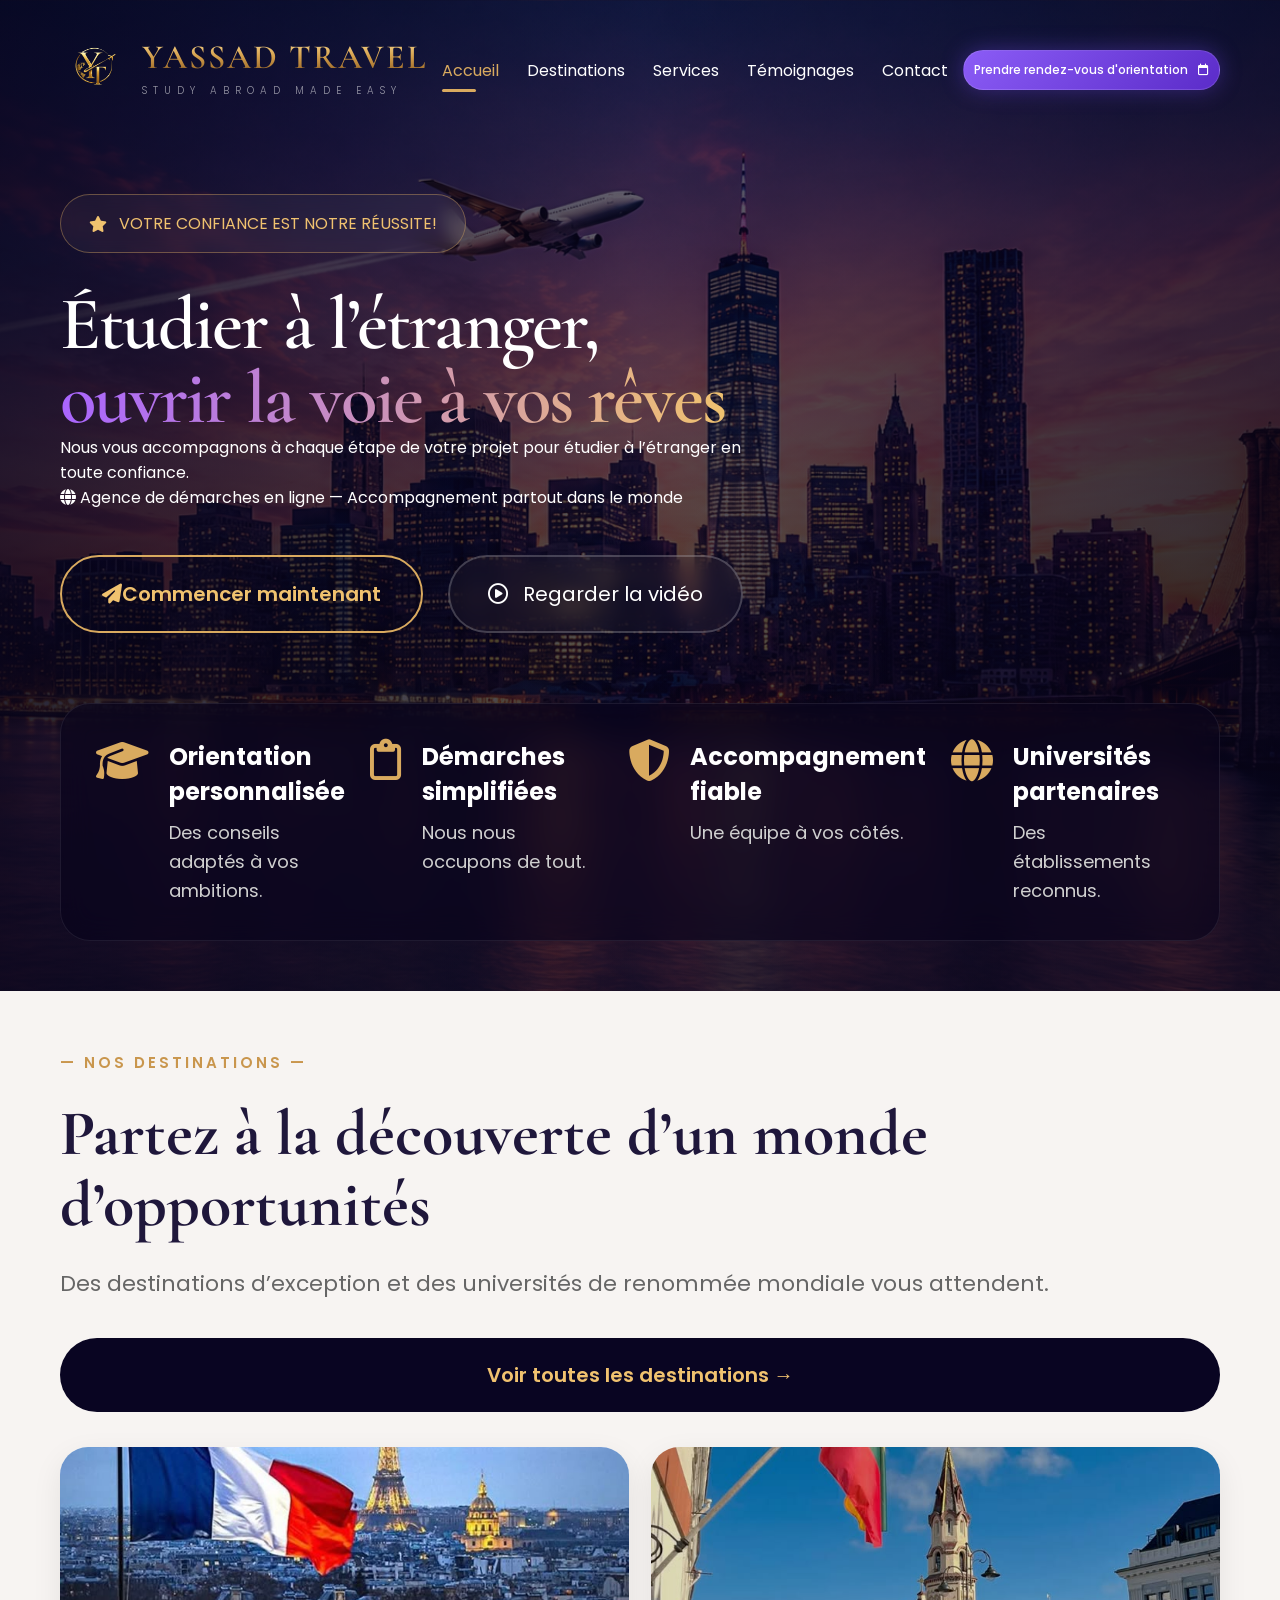
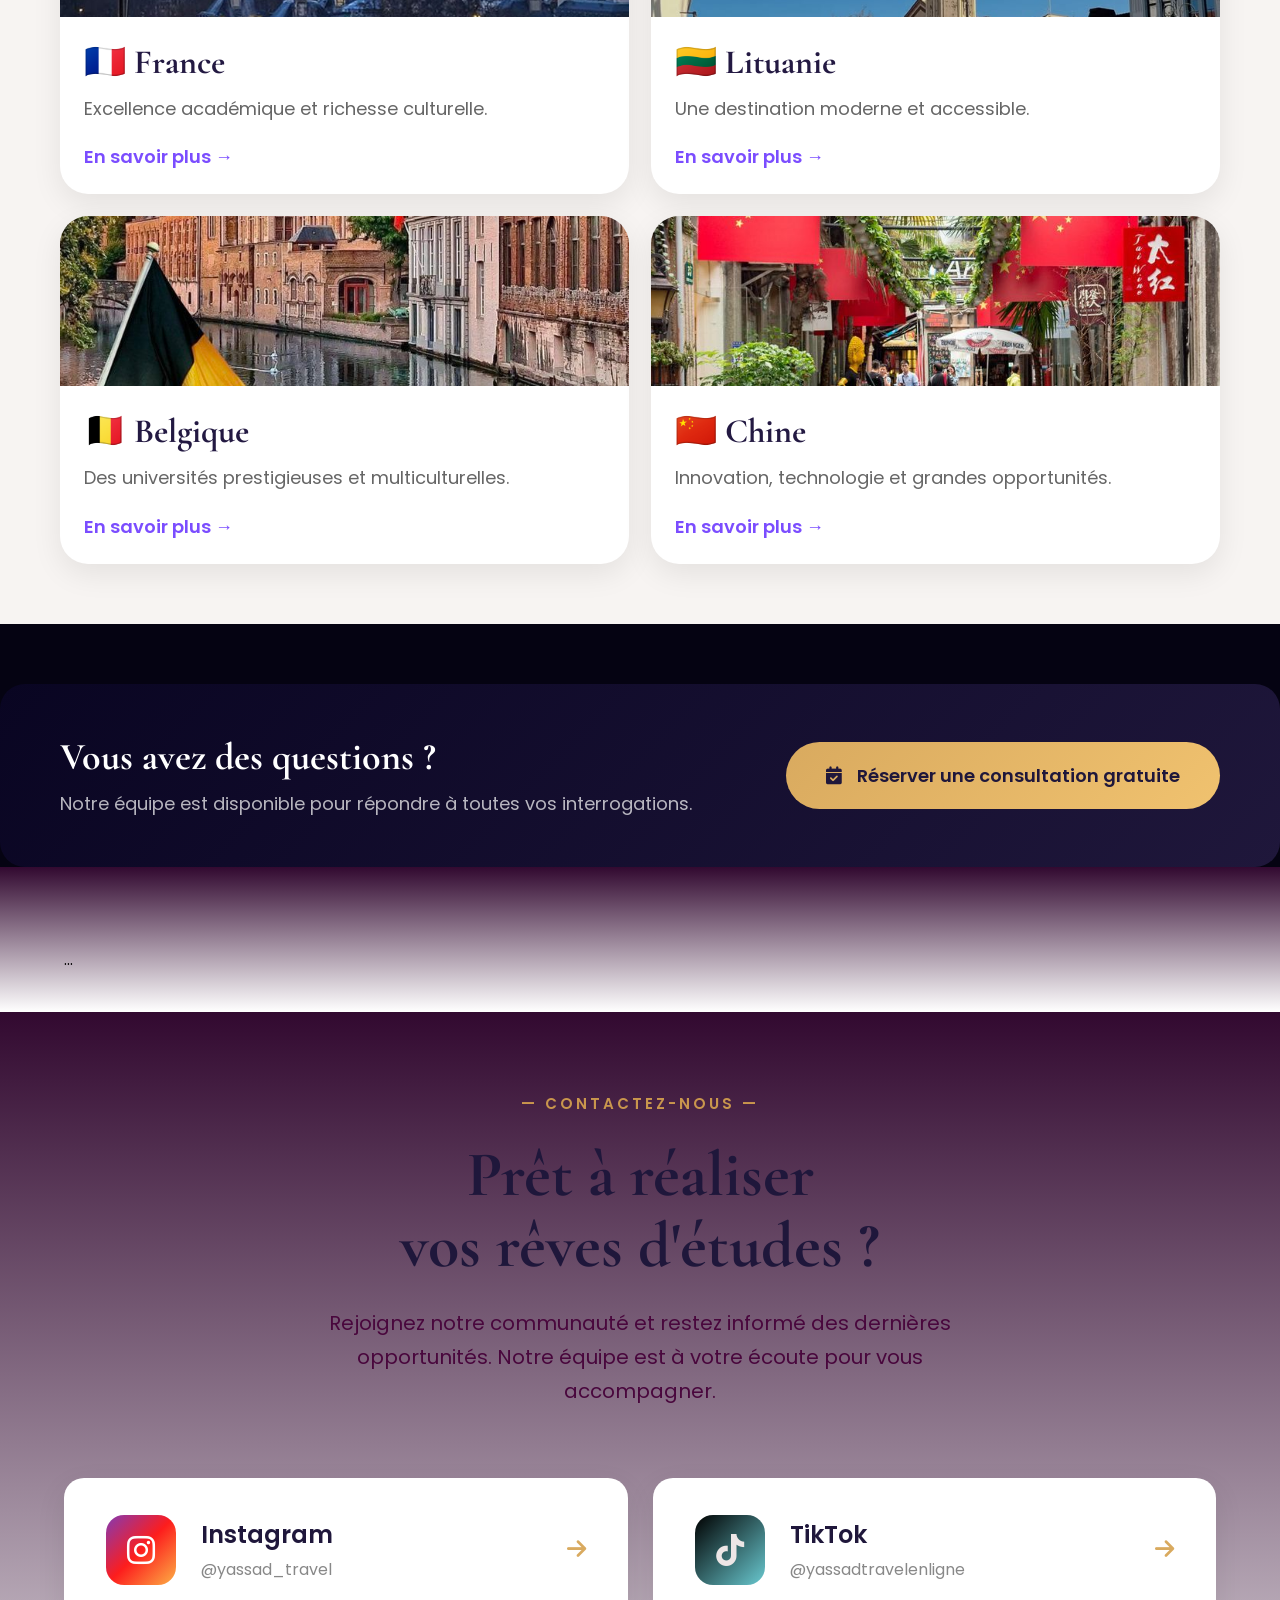
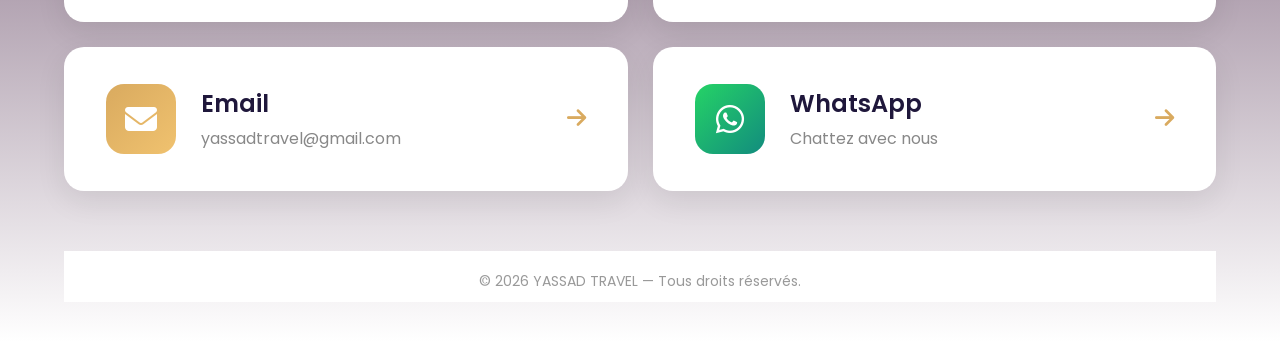
==== index.html @ 11b98f28 "Première version du site YASSAD TRAVEL" ====
<!DOCTYPE html>
<html lang="fr">

<head>
    <meta charset="UTF-8">
    <meta name="viewport" content="width=device-width, initial-scale=1.0">

    <title>YASSAD TRAVEL</title>

    <!-- CSS -->
    <link rel="stylesheet" href="style.css">

    <!-- GOOGLE FONTS -->
    <link href="https://fonts.googleapis.com/css2?family=Cormorant+Garamond:wght@400;500;600;700&family=Poppins:wght@300;400;500;600&display=swap" rel="stylesheet">

    <!-- ICONS -->
    <link rel="stylesheet" href="https://cdnjs.cloudflare.com/ajax/libs/font-awesome/6.5.2/css/all.min.css">
</head>

<body>

    <!-- HERO -->
    <section class="hero">

        <!-- NAVBAR -->
        <nav class="navbar">

            <!-- LOGO -->
            <div class="logo">

                <img src="images/logo-yassad.png" alt="YASSAD Logo">

                <div class="logo-text">
                    <h1>YASSAD TRAVEL</h1>
                    <p>STUDY ABROAD MADE EASY</p>
                </div>

            </div>

            <!-- MENU -->
            <ul class="nav-links">
                <li><a href="#" class="active">Accueil</a></li>
                <li><a href="#destinations">Destinations</a></li>
                <li><a href="services.html">Services</a></li>
                <li><a href="#">Témoignages</a></li>
                <li><a href="#contact">Contact</a></li>
            </ul>

            <!-- BUTTON -->
            <a href="#" class="btn-rdv">
                Prendre rendez-vous d'orientation
                <i class="fa-regular fa-calendar"></i>
            </a>

        </nav>

        <!-- HERO CONTENT -->
        <div class="hero-content">

            <div class="badge">
                <i class="fa-solid fa-star"></i>
                VOTRE CONFIANCE EST NOTRE RÉUSSITE!
            </div>

            <h2>
                Étudier à l’étranger,<br>
                <span class="gradient">
                    ouvrir la voie à vos rêves
                </span>
            </h2>

            <p>
                Nous vous accompagnons à chaque étape de votre projet
                pour étudier à l’étranger en toute confiance.
            </p>
            <div class="online-badge">
    <i class="fa-solid fa-globe"></i>
    Agence de démarches en ligne — Accompagnement partout dans le monde
</div>

            <!-- BUTTONS -->
            <div class="hero-buttons">

               <a href="#" class="btn-primary" onclick="openPopup()">
    <i class="fa-solid fa-paper-plane"></i>
    Commencer maintenant
</a>
                <a href="#" class="btn-video">
                    <i class="fa-regular fa-circle-play"></i>
                    Regarder la vidéo
                </a>

            </div>

        </div>

        <!-- FEATURES -->
        <div class="features">

            <!-- FEATURE 1 -->
            <div class="feature">

                <i class="fa-solid fa-graduation-cap"></i>

                <div>
                    <h4>Orientation personnalisée</h4>
                    <p>Des conseils adaptés à vos ambitions.</p>
                </div>

            </div>

            <!-- FEATURE 2 -->
            <div class="feature">

                <i class="fa-regular fa-clipboard"></i>

                <div>
                    <h4>Démarches simplifiées</h4>
                    <p>Nous nous occupons de tout.</p>
                </div>

            </div>

            <!-- FEATURE 3 -->
            <div class="feature">

                <i class="fa-solid fa-shield-halved"></i>

                <div>
                    <h4>Accompagnement fiable</h4>
                    <p>Une équipe à vos côtés.</p>
                </div>

            </div>

            <!-- FEATURE 4 -->
            <div class="feature">

                <i class="fa-solid fa-globe"></i>

                <div>
                    <h4>Universités partenaires</h4>
                    <p>Des établissements reconnus.</p>
                </div>

            </div>

        </div>

    </section>

    <!-- DESTINATIONS -->
    <section class="destinations" id="destinations">

        <!-- LEFT -->
        <div class="dest-left">

            <div class="mini-title">
                — NOS DESTINATIONS —
            </div>

            <h3>
                Partez à la découverte
                d’un monde d’opportunités
            </h3>

            <p>
                Des destinations d’exception et des universités
                de renommée mondiale vous attendent.
            </p>

            <a href="#" class="dest-btn">
                Voir toutes les destinations →
            </a>

        </div>

        <!-- RIGHT -->
        <div class="cards">

            <!-- FRANCE -->
            <div class="card">

                <img src="images/france.jpg" alt="France">

                <div class="card-content">

                    <h4>🇫🇷 France</h4>

                    <p>
                        Excellence académique et richesse culturelle.
                    </p>

                    <a href="france.html">
                        En savoir plus →
                    </a>

                </div>

            </div>

            <!-- LITUANIE -->
            <div class="card">

                <img src="images/Lituanie.jpg" alt="Lituanie">

                <div class="card-content">

                    <h4>🇱🇹 Lituanie</h4>

                    <p>
                        Une destination moderne et accessible.
                    </p>

                    <a href="#">
                        En savoir plus →
                    </a>

                </div>

            </div>

            <!-- BELGIQUE -->
            <div class="card">

                <img src="images/belgique.jpg" alt="Belgique">

                <div class="card-content">

                    <h4>🇧🇪 Belgique</h4>

                    <p>
                        Des universités prestigieuses et multiculturelles.
                    </p>

                    <a href="#">
                        En savoir plus →
                    </a>

                </div>

            </div>

            <!-- CHINE -->
            <div class="card">

                <img src="images/chine.jpg" alt="Chine">

                <div class="card-content">

                    <h4>🇨🇳 Chine</h4>

                    <p>
                        Innovation, technologie et grandes opportunités.
                    </p>

                    <a href="#">
                        En savoir plus →
                    </a>

                </div>

            </div>

        </div>

    </section>

     <div class="contact-cta">
                <div class="cta-content">
                    <h4>Vous avez des questions ?</h4>
                    <p>Notre équipe est disponible pour répondre à toutes vos interrogations.</p>
                </div>

                <a href="#" class="cta-btn">
                    <i class="fa-solid fa-calendar-check"></i>
                    Réserver une consultation gratuite
                </a>
            </div>

        </div>
        
    </footer>
    <footer class="contact-footer" id="contact">
    ...
</footer>
        <!-- FOOTER CONTACT -->
    <footer class="contact-footer" id="contact">
        <div class="contact-container">

            <div class="contact-header">
                <div class="mini-title">
                    — CONTACTEZ-NOUS —
                </div>

                <h3>
                    Prêt à réaliser<br>
                    vos rêves d'études ?
                </h3>

                <p>
                    Rejoignez notre communauté et restez informé des dernières opportunités.
                    Notre équipe est à votre écoute pour vous accompagner.
                </p>
            </div>

            <div class="contact-cards">

                <!-- INSTAGRAM -->
                <a href="https://www.instagram.com/yassad_travel" target="_blank" class="contact-card instagram">
                    <div class="contact-icon">
                        <i class="fa-brands fa-instagram"></i>
                    </div>
                    <div class="contact-info">
                        <h4>Instagram</h4>
                        <p>@yassad_travel</p>
                    </div>
                    <div class="contact-arrow">
                        <i class="fa-solid fa-arrow-right"></i>
                    </div>
                </a>

                <!-- TIKTOK -->
                <a href="https://www.tiktok.com/@yassadtravelenligne" target="_blank" class="contact-card tiktok">
                    <div class="contact-icon">
                        <i class="fa-brands fa-tiktok"></i>
                    </div>
                    <div class="contact-info">
                        <h4>TikTok</h4>
                        <p>@yassadtravelenligne</p>
                    </div>
                    <div class="contact-arrow">
                        <i class="fa-solid fa-arrow-right"></i>
                    </div>
                </a>

                <!-- EMAIL -->
                <a href="mailto:yassadtravel@gmail.com" class="contact-card email">
                    <div class="contact-icon">
                        <i class="fa-solid fa-envelope"></i>
                    </div>
                    <div class="contact-info">
                        <h4>Email</h4>
                        <p>yassadtravel@gmail.com</p>
                    </div>
                    <div class="contact-arrow">
                        <i class="fa-solid fa-arrow-right"></i>
                    </div>
                </a>

                <!-- WHATSAPP -->
                <a href="https://wa.me/VOTRE_NUMERO" target="_blank" class="contact-card whatsapp">
                    <div class="contact-icon">
                        <i class="fa-brands fa-whatsapp"></i>
                    </div>
                    <div class="contact-info">
                        <h4>WhatsApp</h4>
                        <p>Chattez avec nous</p>
                    </div>
                    <div class="contact-arrow">
                        <i class="fa-solid fa-arrow-right"></i>
                    </div>
                </a>

            </div>

           

<div class="bottom-footer">
    <p>© 2026 YASSAD TRAVEL — Tous droits réservés.</p>
</div>
<!-- POPUP DESTINATION -->

<div class="popup-overlay" id="popup">

    <div class="popup-box">

        <span class="close-popup" onclick="closePopup()">×</span>

        <div class="popup-icon">
            <i class="fa-solid fa-plane-departure"></i>
        </div>

        <h2>
            Commencez votre aventure avec YASSAD TRAVEL ✈️
        </h2>

        <p>
            Choisissez votre destination et commencez vos démarches 
            pour réaliser votre projet d'études à l'étranger.
        </p>


        <div class="popup-buttons">

            <a href="#destinations">
                🌍 Choisir ma destination
            </a>

            <a href="services.html">
                📋 Voir les démarches
            </a>

        </div>

    </div>

</div>


<script>

function openPopup(){

    document.getElementById("popup").style.display="flex";

}


function closePopup(){

    document.getElementById("popup").style.display="none";

}

</script>


</body>
</html>
---- style.css ----
/* =========================
   RESET
========================= */

html {
    scroll-behavior: smooth;
}

* {
    margin: 0;
    padding: 0;
    box-sizing: border-box;
}
img{
    max-width:100%;
    height:auto;
    display:block;
}

body{
    background:#050312;
    font-family:'Poppins',sans-serif;
    overflow-x:hidden;
}

section{
    width:100%;
}

.container{
    width:min(1200px,90%);
    margin:auto;
}

/* =========================
   HERO
========================= */

.hero{
    position:relative;
    width:100%;
    min-height:100vh;
    padding:28px 60px 50px;
    overflow:hidden;
    color:white;
}

/* BACKGROUND IMAGE */

.hero::before{
    content:"";
    position:absolute;
    inset:0;
    background:
    linear-gradient(
        rgba(8,4,25,0.48),
        rgba(8,4,25,0.58)
    ),
    url("images/hero.jpg");
    background-size:cover;
    background-position:center;
    z-index:-2;
    animation:zoomBackground 18s ease-in-out infinite alternate;
}

/* DARK OVERLAY */

.hero::after{
    content:"";
    position:absolute;
    inset:0;
    background:
    linear-gradient(
        90deg,
        rgba(8,4,25,0.70) 0%,
        rgba(8,4,25,0.28) 50%,
        rgba(8,4,25,0.60) 100%
    );
    z-index:-1;
}

/* BACKGROUND ANIMATION */

@keyframes zoomBackground{
    0%{ transform:scale(1); }
    100%{ transform:scale(1.08); }
}

/* =========================
   NAVBAR
========================= */

.navbar{
    display:flex;
    align-items:center;
    justify-content:space-between;
    padding-top:8px;
}

/* LOGO */

.logo{
    display:flex;
    align-items:center;
    gap:14px;
    width:auto;
}

.logo img{
    width:68px;
    object-fit:contain;
}

/* LOGO TEXT */

.logo-text{
    display:flex;
    flex-direction:column;
}

.logo-text h1{
    font-family:'Cormorant Garamond', serif;
    font-size:34px;
    font-weight:600;
    line-height:1;
    letter-spacing:2px;
    text-transform:uppercase;
    white-space:nowrap;
    background:linear-gradient(
        180deg,
        #f7d68d 0%,
        #d4a04c 45%,
        #8c5a1f 100%
    );
    -webkit-background-clip:text;
    -webkit-text-fill-color:transparent;
}

.logo-text p{
    margin-top:8px;
    color:rgba(255,255,255,0.55);
    font-size:10px;
    letter-spacing:6px;
    font-weight:300;
}

/* MENU */

.nav-links{
    display:flex;
    align-items:center;
    list-style:none;
    gap:28px;
}

.nav-links a{
    color:white;
    text-decoration:none;
    font-size:16px;
    font-weight:400;
    transition:0.3s;
}

.nav-links a:hover{
    color:#d9aa5f;
}

/* ACTIVE */

.active{
    color:#d9aa5f !important;
    position:relative;
}

.active::after{
    content:"";
    position:absolute;
    left:0;
    bottom:-10px;
    width:34px;
    height:3px;
    border-radius:50px;
    background:#d9aa5f;
}

/* BUTTON */

.btn-rdv{
    display:flex;
    align-items:center;
    gap:10px;
    padding:10px 10px;
    border-radius:50px;
    background:
    linear-gradient(
        135deg,
        #8b5cf6,
        #5b2cc9
    );
    color:white;
    text-decoration:none;
    font-size:12px;
    font-weight:500;
    border:1px solid rgba(255,255,255,0.12);
    box-shadow:0 0 22px rgba(123,77,255,0.35);
    transition:0.3s;
}

.btn-rdv:hover{
    transform:translateY(-2px);
}


/* =========================
   HERO CONTENT
========================= */

.hero-content{
    margin-top:90px;
    width:100%;
    max-width:850px;
}
/* BADGE */

.badge{
    display:inline-flex;
    align-items:center;
    gap:12px;
    padding:16px 28px;
    border-radius:50px;
    border:1px solid rgba(217,170,95,0.4);
    background:rgba(255,255,255,0.04);
    backdrop-filter:blur(8px);
    color:#f0c26f;
    margin-bottom:35px;
}

/* TITLE */

.hero-content h2{
    font-family:'Cormorant Garamond', serif;
    font-size:50px;
    line-height:0.98;
    font-weight:600;
    letter-spacing:-2px;
}

.gradient{
    background:
    linear-gradient(
        90deg,
        #a965ff,
        #f0c26f
    );
    -webkit-background-clip:text;
    -webkit-text-fill-color:transparent;
}

/* TEXT */

.hero-content p{
    width:100%;
    max-width:700px;
}

/* BUTTONS */

.hero-buttons{
    margin-top:45px;
    display:flex;
    gap:25px;
}

/* PRIMARY */

.btn-primary{
    padding:22px 40px;
    border-radius:50px;
    border:2px solid #d9aa5f;
    color:#f0c26f;
    text-decoration:none;
    font-size:20px;
    font-weight:600;
    transition:0.3s;
}

.btn-primary:hover{
    background:#d9aa5f;
    color:#0d071f;
}

/* VIDEO */

.btn-video{
    padding:22px 38px;
    border-radius:50px;
    border:2px solid rgba(255,255,255,0.2);
    background:rgba(255,255,255,0.03);
    backdrop-filter:blur(10px);
    color:white;
    text-decoration:none;
    display:flex;
    align-items:center;
    gap:15px;
    font-size:20px;
}

/* =========================
   FEATURES
========================= */

.features{
    margin-top:70px;
    display:grid;
    grid-template-columns:repeat(4,1fr);
    gap:25px;
    background:rgba(8,4,28,0.65);
    backdrop-filter:blur(15px);
    border-radius:30px;
    padding:35px;
    border:1px solid rgba(255,255,255,0.08);
}

.feature{
    display:flex;
    align-items:flex-start;
    gap:20px;
}

.feature i{
    font-size:42px;
    color:#d9aa5f;
}

.feature h4{
    font-size:24px;
    margin-bottom:10px;
}

.feature p{
    color:#d0d0d0;
    font-size:18px;
    line-height:1.6;
}

/* =========================
   DESTINATIONS
========================= */

.destinations{
    background:#f7f4f2;
    border-radius: 0;
    padding:60px;
    display:flex;
    gap:35px;
    transform: none;
}

/* LEFT */

.dest-left{
    flex:1;
}

.cards{
    flex:2;
}

.mini-title{
    color:#c9964d;
    letter-spacing:3px;
    font-size:15px;
    font-weight:600;
    margin-bottom:25px;
}

.dest-left h3{
    font-family:'Cormorant Garamond', serif;
      font-size:clamp(34px,5vw,68px);
    line-height:1.1;
    color:#1f173b;
}

.dest-left p{
    margin-top:25px;
    font-size:22px;
    line-height:1.7;
    color:#666;
}

/* BUTTON */

.dest-btn{
    display:inline-block;
    margin-top:35px;
    padding:22px 35px;
    border-radius:50px;
    background:#090522;
    color:#f0c26f;
    text-decoration:none;
    font-size:20px;
    font-weight:600;
    transition:0.3s;
}

.dest-btn:hover{
    transform:translateY(-3px);
}

/* CARDS */

.cards{
    width:67%;
    display:grid;
    grid-template-columns:repeat(4,1fr);
    gap:22px;
}

/* CARD */

.card{
    background:white;
    border-radius:28px;
    overflow:hidden;
    box-shadow:0 10px 30px rgba(0,0,0,0.08);
    transition:0.4s;
}

.card:hover{
    transform:translateY(-10px);
}

.card img{
    width:100%;
    height:170px;
    object-fit:cover;
}

/* CARD CONTENT */

.card-content{
    padding:24px;
}

.card-content h4{
    font-family:'Cormorant Garamond', serif;
    font-size:34px;
    color:#231942;
    margin-bottom:12px;
}

.card-content p{
    color:#666;
    font-size:18px;
    line-height:1.6;
}

.card-content a{
    display:inline-block;
    margin-top:20px;
    color:#7b4dff;
    text-decoration:none;
    font-size:18px;
    font-weight:600;
}

/* =========================
   FOOTER CONTACT
========================= */

.contact-footer{
    background: linear-gradient(
        180deg,
        #320930 0%,
        #ffffff 100%
    );
     padding:80px 5% 40px;

}

.contact-container {
    max-width: 1200px;
    margin: 0 auto;
}

/* HEADER */

.contact-header {
    text-align: center;
    margin-bottom: 70px;
}

.contact-header .mini-title {
    color: #c9964d;
    letter-spacing: 3px;
    font-size: 15px;
    font-weight: 600;
    margin-bottom: 25px;
}

.contact-header h3 {
    font-family: 'Cormorant Garamond', serif;
   font-size:clamp(34px,5vw,68px);
    line-height: 1.1;
    color: #1f173b;
    margin-bottom: 25px;
}

.contact-header p {
    font-size: 20px;
    line-height: 1.7;
    color: #49073d;
    max-width: 700px;
    margin: 0 auto;
}

/* CONTACT CARDS */

.contact-cards {
    display: grid;
    grid-template-columns: repeat(2, 1fr);
    gap: 25px;
    margin-bottom: 60px;
}

.contact-card {
    display: flex;
    align-items: center;
    gap: 25px;
    padding: 35px 40px;
    background: white;
    border-radius: 20px;
    border: 2px solid transparent;
    text-decoration: none;
    transition: all 0.4s cubic-bezier(0.165, 0.84, 0.44, 1);
    position: relative;
    overflow: hidden;
    box-shadow: 0 10px 30px rgba(0, 0, 0, 0.08);
}

.contact-card::before {
    content: '';
    position: absolute;
    top: 0;
    left: -100%;
    width: 100%;
    height: 100%;
    background: linear-gradient(90deg, transparent, rgba(255,255,255,0.3), transparent);
    transition: 0.5s;
}

.contact-card:hover::before {
    left: 100%;
}

.contact-card:hover {
    transform: translateY(-8px);
    box-shadow: 0 20px 40px rgba(0, 0, 0, 0.15);
}

/* ICON */

.contact-icon {
    width: 70px;
    height: 70px;
    display: flex;
    align-items: center;
    justify-content: center;
    border-radius: 18px;
    font-size: 32px;
    flex-shrink: 0;
}

/* INSTAGRAM */
.instagram .contact-icon {
    background: linear-gradient(135deg, #833ab4, #fd1d1d, #fcb045);
    color: white;
}

.instagram:hover {
    border-color: #fd1d1d;
}

/* TIKTOK */
.tiktok .contact-icon {
    background: linear-gradient(135deg, #000000, #69C9D0);
    color: rgb(237, 230, 230);
}

.tiktok:hover {
    border-color: #69C9D0;
}

/* EMAIL */
.email .contact-icon {
    background: linear-gradient(135deg, #d9aa5f, #f0c26f);
    color: white;
}

.email:hover {
    border-color: #d9aa5f;
}

/* WHATSAPP */
.whatsapp .contact-icon {
    background: linear-gradient(135deg, #25D366, #128C7E);
    color: white;
}

.whatsapp:hover {
    border-color: #25D366;
}

/* INFO */

.contact-info {
    flex: 1;
}

.contact-info h4 {
    font-size: 24px;
    font-weight: 600;
    color: #1f173b;
    margin-bottom: 5px;
}

.contact-info p {
    font-size: 16px;
    color: #888;
}

/* ARROW */

.contact-arrow {
    font-size: 22px;
    color: #d9aa5f;
    transition: 0.3s;
}

.contact-card:hover .contact-arrow {
    transform: translateX(5px);
}

/* CTA SECTION */

.contact-cta {
    display: flex;
    align-items: center;
    justify-content: space-between;
    gap: 40px;
    padding: 50px 60px;
    background: linear-gradient(135deg, #090522, #1f173b);
    border-radius: 25px;
    margin-top: 60px;
}

.cta-content h4 {
    font-family: 'Cormorant Garamond', serif;
    font-size: 38px;
    color: white;
    margin-bottom: 10px;
}

.cta-content p {
    font-size: 18px;
    color: rgba(255, 255, 255, 0.7);
}

.cta-btn {
    display: inline-flex;
    align-items: center;
    gap: 15px;
    padding: 20px 40px;
    background: linear-gradient(135deg, #d9aa5f, #f0c26f);
    border-radius: 50px;
    color: #1f173b;
    text-decoration: none;
    font-size: 18px;
    font-weight: 600;
    white-space: nowrap;
    transition: 0.3s;
}

.cta-btn:hover {
    transform: translateY(-3px);
    box-shadow: 0 10px 30px rgba(217, 170, 95, 0.4);
}
/* Alignement du texte des boutons */

.btn-primary,
.btn-video,
.btn-rdv,
.dest-btn,
.cta-btn{
    display:flex;
    justify-content:center;
    align-items:center;
    text-align:center;
    cursor:pointer;
}


/* =========================
   RESPONSIVE
========================= */

@media(max-width:1400px){

    .hero-content h2{
        font-size:75px;
    }

    .cards{
        grid-template-columns:repeat(2,1fr);
    }

    .destinations{
        flex-direction:column;
    }

    .dest-left,
    .cards{
        width:100%;
    }
}
/* =========================
   BOTTOM FOOTER
========================= */

.bottom-footer{
    text-align:center;
    padding:20px 10px 10px;
    font-size:14px;
    color:#999;
    background:#ffffff;
}

@media(max-width:1000px){

    .hero{
    padding:30px 5%;
}
    .navbar{
        flex-direction:column;
        gap:30px;
    }

    .nav-links{
        flex-wrap:wrap;
        justify-content:center;
    }

    .hero-content{
        width:100%;
    }

    .hero-content h2{
        font-size:58px;
    }

    .hero-content p{
        width:100%;
        font-size:20px;
    }

    .features{
        grid-template-columns:1fr;
    }

    .cards{
        grid-template-columns:1fr;
    }

    .contact-footer{
        padding:60px 30px;
    }

    .contact-cards{
        grid-template-columns:1fr;
    }

    .contact-cta{
        flex-direction:column;
        text-align:center;
        padding:40px 30px;
    }
}
/*=========================
SERVICES PAGE
=========================*/

.services-page{
    min-height:100vh;
    background:#F8F5F1;
    padding:50px 60px 80px;
}

.services-logo{
    display:flex;
    align-items:center;
    gap:15px;
}

.services-logo img{
    width:70px;
}

.services-logo-text h1{
    font-family:'Cormorant Garamond',serif;
    font-size:34px;
    letter-spacing:2px;

    background:linear-gradient(
        180deg,
        #f7d68d,
        #d4a04c,
        #8c5a1f
    );

    -webkit-background-clip:text;
    -webkit-text-fill-color:transparent;
}

.services-logo-text p{
    color:rgba(255,255,255,.5);
    font-size:10px;
    letter-spacing:5px;
}

.services-title{
    text-align:center;
    margin:70px 0;
}

.services-title span{
    color:#d9aa5f;
    letter-spacing:4px;
    font-weight:600;
}

.services-title h2{
    margin-top:20px;
    color:#1F173B;
    font-family:'Cormorant Garamond',serif;
    font-size:65px;
}

.services-title p{
    margin-top:20px;
    color:#777;
    font-size:18px;
}

.services-cards{
    display:grid;
    grid-template-columns:repeat(4,1fr);
    gap:25px;
}

.service-card{
    background:white;
    border-radius:28px;
    overflow:hidden;
    transition:.4s;
    box-shadow:0 15px 35px rgba(0,0,0,0.08);
}

.service-card:hover{
    transform:translateY(-10px);
    box-shadow:0 25px 50px rgba(0,0,0,0.12);
}
.service-image{
    position:relative;
}

.service-image img{
    width:100%;
    height:230px;
    object-fit:cover;
}

.status{
    position:absolute;
    top:18px;
    right:18px;
    padding:8px 18px;
    border-radius:50px;
    backdrop-filter:blur(12px);
    background:rgba(255,255,255,.15);
    border:1px solid rgba(255,255,255,.4);
    color:white;
    font-size:12px;
    font-weight:600;
    letter-spacing:1px;
}

.available{
    background:rgba(0,180,90,.25);
}

.soon{
    background:rgba(255,170,0,.25);
}

.service-content{
    padding:28px;
}

.service-content h3{
    font-family:'Cormorant Garamond',serif;
    color:#231942;
    font-size:38px;
    margin-bottom:15px;
}

.service-content p{
    color:#666;
    font-size:18px;
    line-height:1.7;
}

@media(max-width:1200px){

.services-cards{
grid-template-columns:repeat(2,1fr);
}

}

@media(max-width:700px){

    .services-cards{
        grid-template-columns:1fr;
    }

    .services-title h2{
        font-size:45px;
    }

}

/* carte cliquable */
.service-card{
    text-decoration:none;
    color:inherit;
    display:block;
}



/*=========================
FRANCE PAGE
=========================*/

/* Bouton Retour */

.back-btn{
    position:fixed;
    top:25px;
    left:25px;

    width:48px;
    height:48px;

    display:flex;
    justify-content:center;
    align-items:center;

    border-radius:50%;
    background:rgba(255,255,255,.15);
    backdrop-filter:blur(12px);
    border:1px solid rgba(255,255,255,.25);

    color:white;
    text-decoration:none;
    font-size:18px;

    transition:.3s;
    z-index:999;
}

.back-btn:hover{
    background:#d9aa5f;
    color:#090522;
    transform:translateX(-4px);
}

.france-page{

    min-height:72vh;

    background:
    linear-gradient(
        rgba(57,63,75,.55),
        rgba(199,189,146,.45)
    ),
    url("images/france-bg.jpg");

    background-size:cover;
    background-position:center;
    background-repeat:no-repeat;

    position:relative;
}
.france-overlay{
    position:absolute;
    left:60px;
    bottom:70px;
    color:white;
}

.france-overlay span{
    display:inline-block;
    padding:8px 18px;
    border-radius:50px;
    background:rgba(255,255,255,.15);
    backdrop-filter:blur(12px);
    letter-spacing:2px;
}

.france-overlay h1{
    margin-top:20px;
    font-family:'Cormorant Garamond',serif;
      font-size:clamp(40px,6vw,75px);
}

.france-overlay p{
    margin-top:15px;
    font-size:20px;
    max-width:600px;
}

.france-services{
    background:#f8f5f1;
    padding:80px 60px;
    display:grid;
    grid-template-columns:repeat(5,1fr);
    gap:22px;
}

.france-box{
    background:white;
    border-radius:28px;
    padding:35px 25px;
    text-align:center;
    box-shadow:0 12px 35px rgba(0,0,0,.08);
    transition:.35s;
    cursor:pointer;
    position:relative;
    overflow:hidden;
}

.france-box::before{
    content:"";
    position:absolute;
    top:0;
    left:0;
    width:100%;
    height:4px;
    background:linear-gradient(90deg,#1f4fff,#ffffff,#ff4040);
}

.france-box:hover{
    transform:translateY(-10px);
    box-shadow:0 25px 50px rgba(0,0,0,.15);
}

.france-icon{
    width:75px;
    height:75px;
    margin:0 auto 25px;
    border-radius:50%;
    background:#08286f;
    color:white;
    display:flex;
    align-items:center;
    justify-content:center;
    font-size:34px;
    box-shadow:0 10px 20px rgba(8,40,111,.25);
}

.france-box h3{
    font-family:'Cormorant Garamond',serif;
    font-size:34px;
    color:#13235b;
    margin-bottom:15px;
}

.france-box p{
    color:#666;
    line-height:1.7;
    font-size:15px;
    margin-bottom:25px;
}

.france-box a{
    text-decoration:none;
    color:#2058ff;
    font-weight:600;
}

.france-box a:hover{
    letter-spacing:1px;
}

/* ==========================
   FRANCE RESPONSIVE
========================== */

@media (max-width:992px){

    .france-services{
        grid-template-columns:repeat(2,1fr);
        padding:60px 30px;
    }

}

@media (max-width:768px){

    .france-page{
        min-height:70vh;
    }

    .services-logo{
        padding:20px;
    }

    .services-logo img{
        width:55px;
    }

    .services-logo-text h1{
        font-size:24px;
    }

    .services-logo-text p{
        font-size:8px;
        letter-spacing:2px;
    }

    .france-overlay{
        left:20px;
        right:20px;
        bottom:30px;
    }

    .france-overlay span{
        font-size:11px;
        letter-spacing:1px;
    }

    .france-overlay h1{
        font-size:40px;
        line-height:1.15;
    }

    .france-overlay p{
        font-size:16px;
        line-height:1.6;
    }

    .france-services{
        grid-template-columns:1fr;
        padding:40px 20px;
    }

    .france-box{
        padding:30px 20px;
    }

    .france-icon{
        width:65px;
        height:65px;
        font-size:28px;
    }

    .france-box h3{
        font-size:28px;
    }

    .back-btn{
        width:42px;
        height:42px;
        top:15px;
        left:15px;
    }
.services-logo{
    display:flex;
    align-items:center;
    gap:10px;
}

.services-logo img{
    width:55px;
}

.services-logo-text h1{
    font-size:24px;
    letter-spacing:1px;
}

.services-logo-text p{
    font-size:8px;
    letter-spacing:2px;
}
.france-services{
    grid-template-columns:1fr;
    padding:40px 20px;
    gap:20px;
}

.france-box{
    padding:30px 20px;
}

.france-box h3{
    font-size:28px;
}

.france-box p{
    font-size:16px;
}

.france-icon{
    width:65px;
    height:65px;
    font-size:30px;
}
}



/* =========================
   POPUP START NOW
========================= */


.popup-overlay{

    position:fixed;
    inset:0;

    background:rgba(0,0,0,0.65);

    backdrop-filter:blur(8px);

    display:none;

    align-items:center;

    justify-content:center;

    z-index:9999;

}



.popup-box{

    width:520px;

    background:
    linear-gradient(
        145deg,
        #ffffff,
        #f8f3ec
    );

    padding:45px;

    border-radius:35px;

    text-align:center;

    position:relative;

    animation:popupShow .5s ease;

    box-shadow:
    0 30px 80px rgba(0,0,0,.3);

}



@keyframes popupShow{

    from{

        transform:scale(.7);

        opacity:0;

    }


    to{

        transform:scale(1);

        opacity:1;

    }

}




.close-popup{

    position:absolute;

    right:25px;

    top:15px;

    font-size:35px;

    cursor:pointer;

    color:#8c5a1f;

}



.popup-icon{

    width:90px;

    height:90px;

    margin:auto;

    border-radius:50%;


    display:flex;

    align-items:center;

    justify-content:center;


    font-size:40px;

    color:white;


    background:
    linear-gradient(
        135deg,
        #8b5cf6,
        #d9aa5f
    );


    margin-bottom:25px;

}



.popup-box h2{


    font-family:'Cormorant Garamond',serif;

    font-size:42px;

    color:#1f173b;

    margin-bottom:15px;

}



.popup-box p{


    color:#666;

    font-size:18px;

    line-height:1.7;

}



.popup-buttons{


    margin-top:30px;

    display:flex;

    flex-direction:column;

    gap:15px;

}



.popup-buttons a{


    text-decoration:none;

    padding:16px;

    border-radius:50px;

    background:

    linear-gradient(
        135deg,
        #090522,
        #7b4dff
    );


    color:white;

    font-weight:600;

    transition:.3s;

}



.popup-buttons a:hover{


    transform:translateY(-4px);

    box-shadow:0 15px 30px rgba(123,77,255,.3);

}



@media(max-width:600px){


.popup-box{

width:90%;

padding:30px;

}


.popup-box h2{

font-size:32px;

}


}


/* ===================================
   MOBILE RESPONSIVE
=================================== */

@media (max-width:768px){

/* HERO */

.hero{
    padding:20px;
    min-height:auto;
}

/* NAVBAR */

.navbar{
    flex-direction:column;
    gap:25px;
}

.logo{
    justify-content:center;
}

.logo-text h1{
    font-size:28px;
}

.logo-text p{
    letter-spacing:3px;
    text-align:center;
}

/* MENU */

.nav-links{
    flex-wrap:wrap;
    justify-content:center;
    gap:15px;
}

.nav-links a{
    font-size:15px;
}

/* BOUTON RDV */

.btn-rdv{
    width:100%;
    justify-content:center;
}

/* HERO */

.hero-content{
    margin-top:50px;
    text-align:center;
}

.badge{
    margin:auto;
    margin-bottom:30px;
}

.hero-content h2{
    font-size:42px;
    line-height:1.2;
}

.hero-content p{
    font-size:17px;
}

/* BOUTONS */

.hero-buttons{
    flex-direction:column;
    align-items:center;
}

.btn-primary,
.btn-video{
    width:100%;
    justify-content:center;
    padding:18px;
}

/* FEATURES */

.features{
    grid-template-columns:1fr;
    padding:25px;
}

/* DESTINATIONS */

.destinations{
    flex-direction:column;
    padding:50px 20px;
}

.dest-left{
    width:100%;
    text-align:center;
}

.dest-left h3{
    font-size:42px;
}

.dest-left p{
    font-size:18px;
}

.cards{
    width:100%;
    grid-template-columns:1fr;

}

/* CARDS */

.card img{
    height:220px;
}

.card-content h4{
    font-size:28px;
}

.card-content p{
    font-size:16px;
}

/* CTA */

.contact-cta{
    flex-direction:column;
    text-align:center;
    padding:35px 25px;
}

.cta-content h4{
    font-size:32px;
}

.cta-btn{
    width:100%;
    justify-content:center;
}

/* FOOTER */

.contact-header h3{
    font-size:42px;
}

.contact-header p{
    font-size:17px;
}

.contact-cards{
    grid-template-columns:1fr;
}

.contact-card{
    padding:25px;
}

.bottom-footer{
    font-size:13px;
}



}
/* ==========================
   FRANCE MOBILE
========================== */

@media (max-width:768px){

    .france-page{
        min-height:65vh;
    }

    .services-logo{
        padding:20px;
    }

    .services-logo img{
        width:55px;
    }

    .services-logo-text h1{
        font-size:24px;
    }

    .services-logo-text p{
        font-size:8px;
        letter-spacing:2px;
    }

    .france-overlay{
        left:20px;
        right:20px;
        bottom:35px;
    }

    .france-overlay span{
        font-size:11px;
    }

    .france-overlay h1{
        font-size:42px;
        line-height:1.15;
    }

    .france-overlay p{
        font-size:16px;
    }

    .france-services{
        grid-template-columns:1fr;
        padding:40px 20px;
    }

    .france-box{
        padding:30px 20px;
    }

    .back-btn{
        width:42px;
        height:42px;
        top:15px;
        left:15px;
    }

}
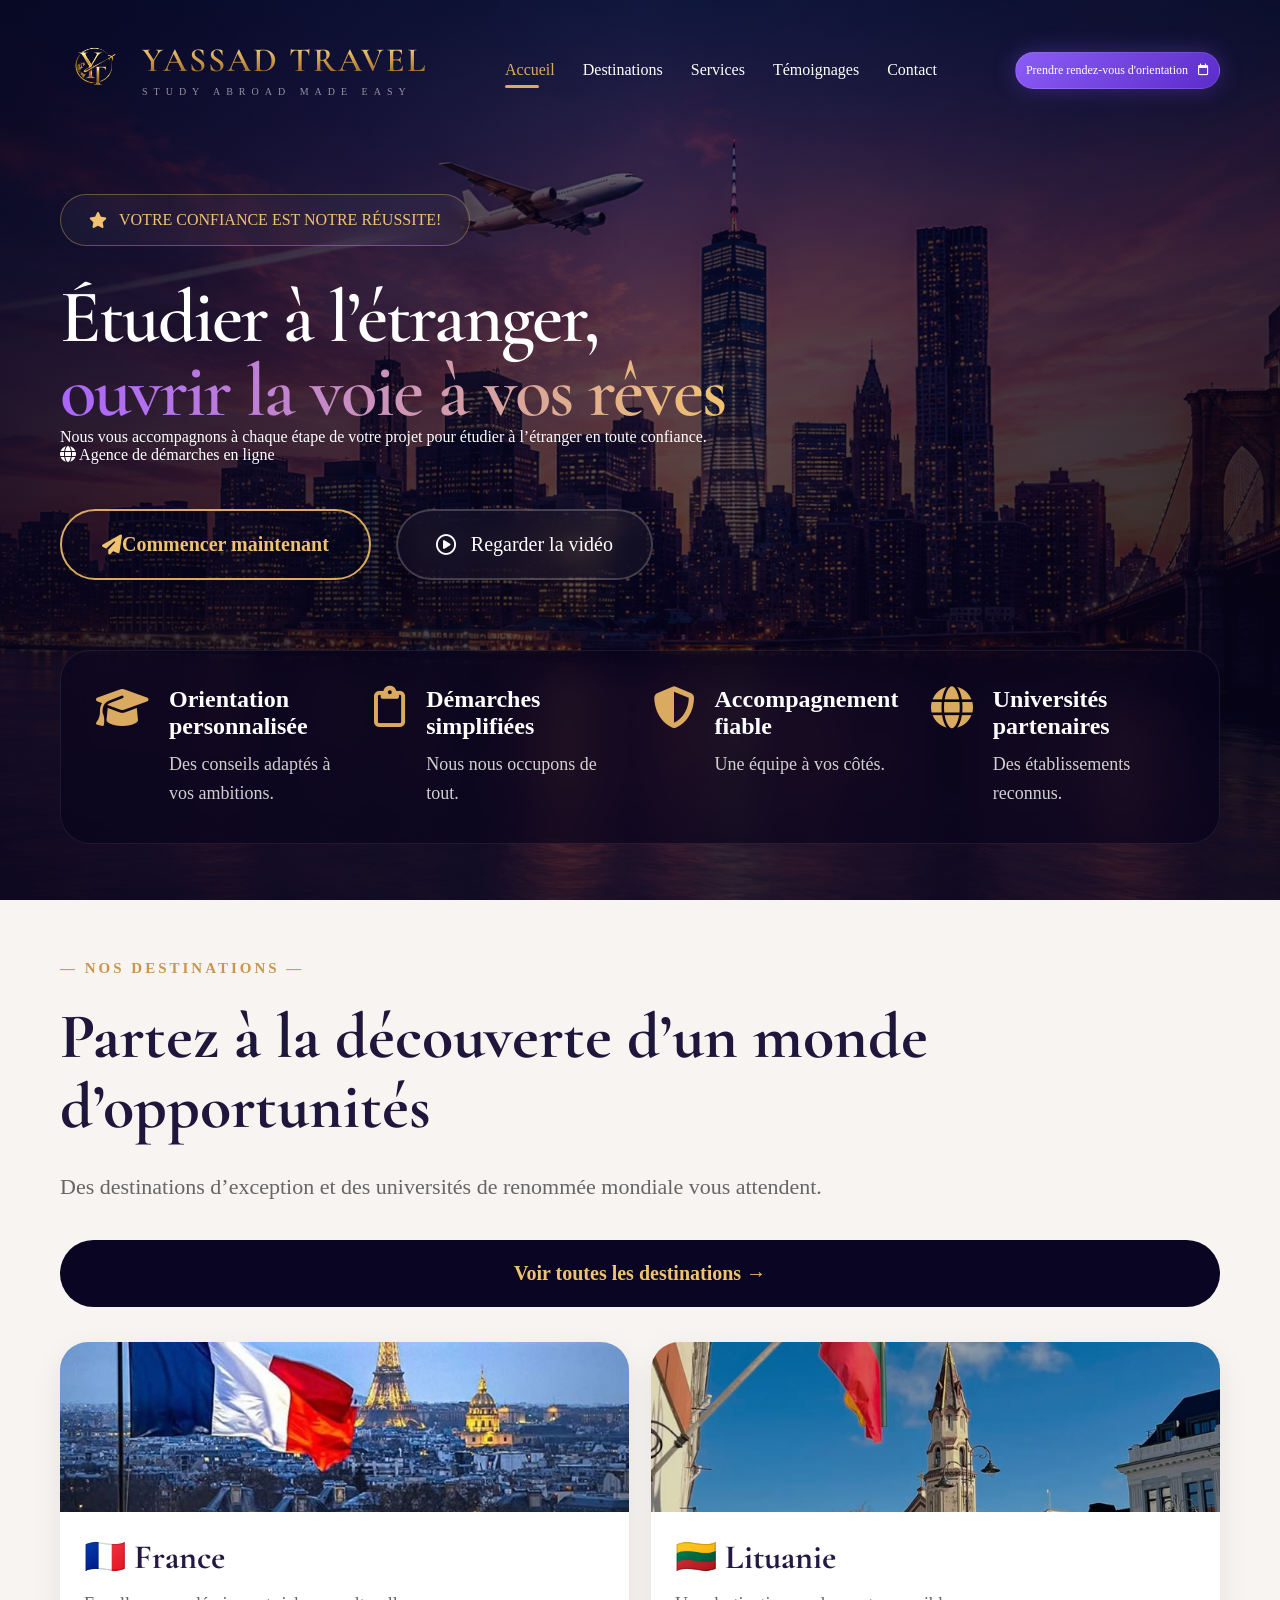
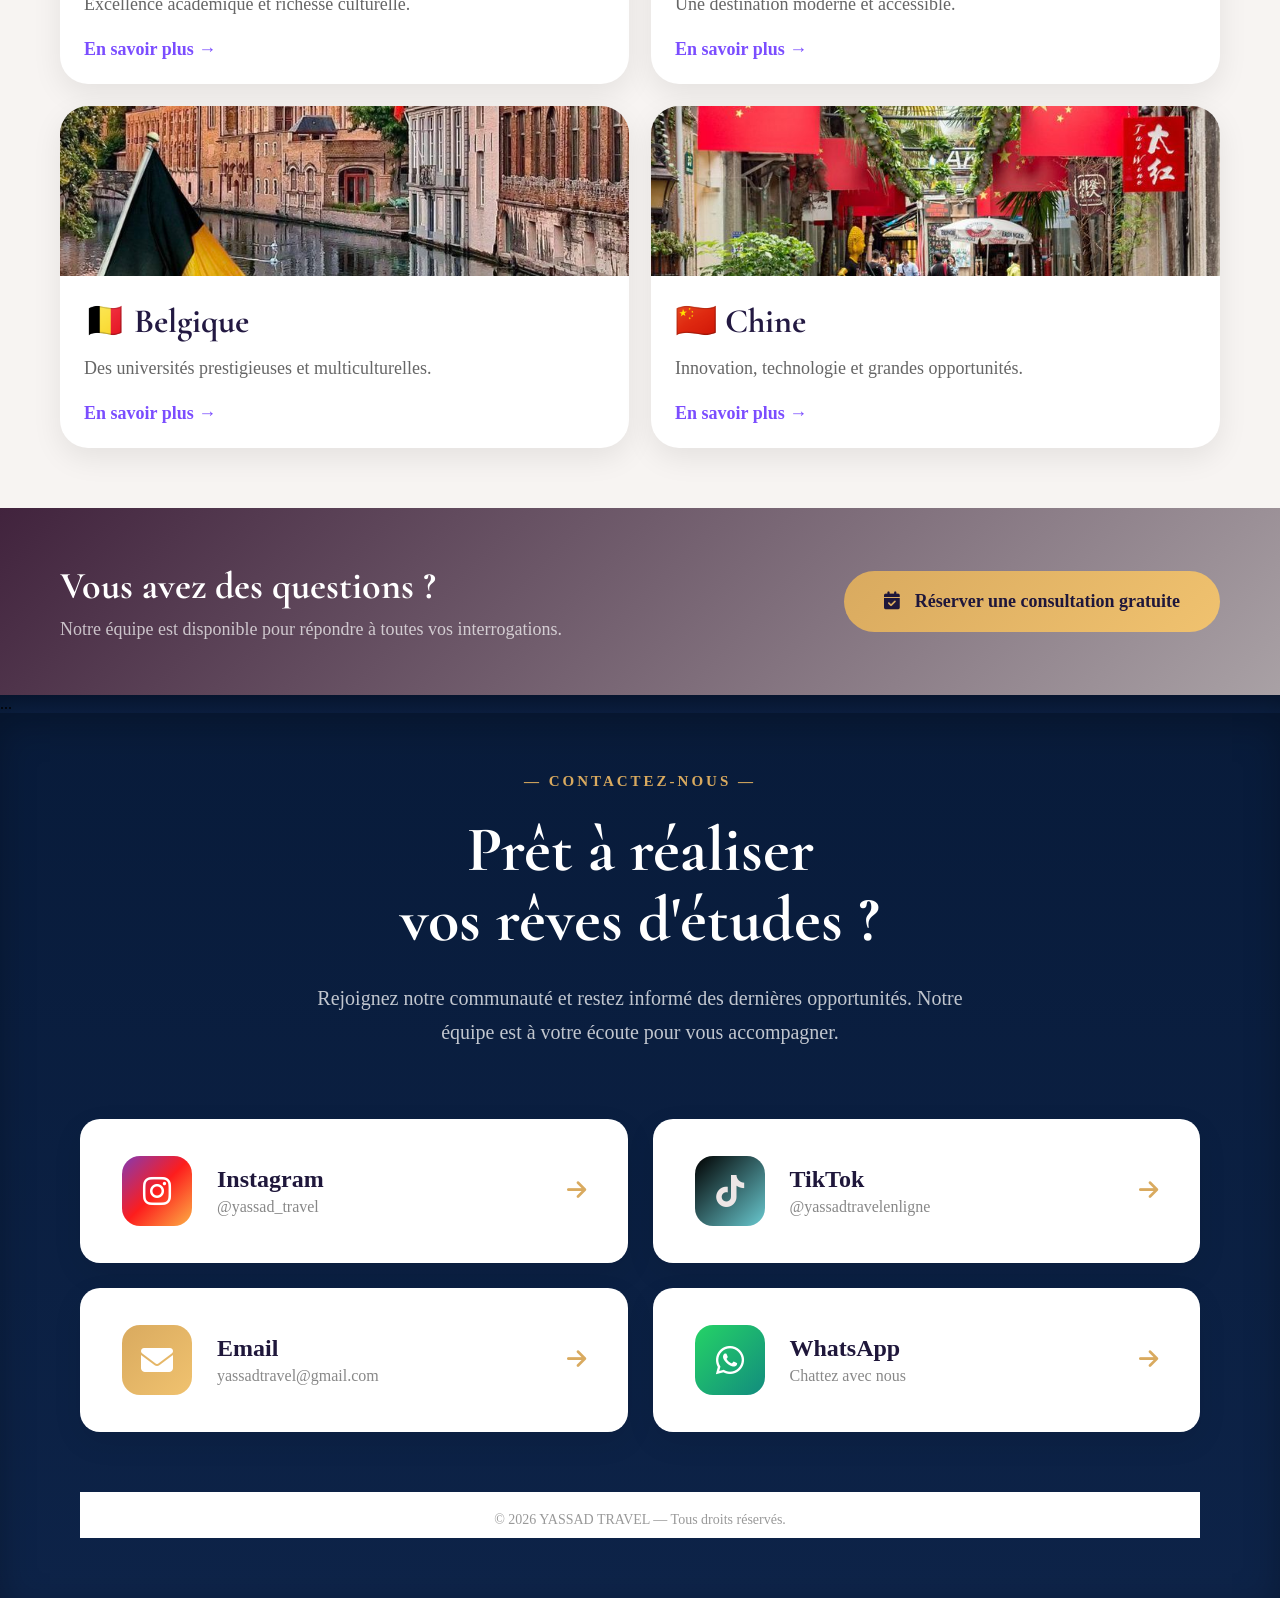
==== commit 8051f059: "pageacceuil" ====
--- a/index.html
+++ b/index.html
@@ -75,7 +75,7 @@
             </p>
             <div class="online-badge">
     <i class="fa-solid fa-globe"></i>
-    Agence de démarches en ligne — Accompagnement partout dans le monde
+    Agence de démarches en ligne
 </div>
 
             <!-- BUTTONS -->
@@ -393,9 +393,6 @@
 
         <div class="popup-buttons">
 
-            <a href="#destinations">
-                🌍 Choisir ma destination
-            </a>
 
             <a href="services.html">
                 📋 Voir les démarches
--- a/style.css
+++ b/style.css
@@ -18,9 +18,7 @@
 }
 
 body{
-    background:#050312;
-    font-family:'Poppins',sans-serif;
-    overflow-x:hidden;
+    background:#f7f4f2;
 }
 
 section{
@@ -469,18 +467,17 @@
 ========================= */
 
 .contact-footer{
-    background: linear-gradient(
-        180deg,
-        #320930 0%,
-        #ffffff 100%
-    );
-     padding:80px 5% 40px;
-
-}
+    background: linear-gradient(180deg, #081B3A 0%, #0D2348 100%);
+    padding:0px;
+    box-shadow: inset 0 12px 35px rgba(0,0,0,.25);
+}
+
+
 
 .contact-container {
     max-width: 1200px;
     margin: 0 auto;
+     padding:60px 40px;
 }
 
 /* HEADER */
@@ -491,7 +488,7 @@
 }
 
 .contact-header .mini-title {
-    color: #c9964d;
+       color:#d9aa5f;
     letter-spacing: 3px;
     font-size: 15px;
     font-weight: 600;
@@ -502,14 +499,14 @@
     font-family: 'Cormorant Garamond', serif;
    font-size:clamp(34px,5vw,68px);
     line-height: 1.1;
-    color: #1f173b;
+  color:#ffffff;
     margin-bottom: 25px;
 }
 
 .contact-header p {
     font-size: 20px;
     line-height: 1.7;
-    color: #49073d;
+   color:rgba(255,255,255,.75);
     max-width: 700px;
     margin: 0 auto;
 }
@@ -643,15 +640,14 @@
 
 /* CTA SECTION */
 
-.contact-cta {
-    display: flex;
-    align-items: center;
-    justify-content: space-between;
-    gap: 40px;
-    padding: 50px 60px;
-    background: linear-gradient(135deg, #090522, #1f173b);
-    border-radius: 25px;
-    margin-top: 60px;
+.contact-cta{
+    background:linear-gradient(135deg,#41233d,#a9a1a5);
+    padding:55px 60px;
+    border-radius:0;
+    margin:0;
+    display:flex;
+    justify-content:space-between;
+    align-items:center;
 }
 
 .cta-content h4 {
@@ -1391,59 +1387,32 @@
 }
 
 
-
 .popup-buttons{
-
-
     margin-top:30px;
-
     display:flex;
-
-    flex-direction:column;
-
-    gap:15px;
-
-}
+    justify-content:center;
+}
+
 
 
 
 .popup-buttons a{
-
-
+    width:100%;
+    max-width:420px;
+    text-align:center;
     text-decoration:none;
-
-    padding:16px;
-
+    padding:18px;
     border-radius:50px;
-
-    background:
-
-    linear-gradient(
-        135deg,
-        #090522,
-        #7b4dff
-    );
-
-
+    background:linear-gradient(135deg,#090522,#7b4dff);
     color:white;
-
     font-weight:600;
-
     transition:.3s;
-
-}
-
-
+}
 
 .popup-buttons a:hover{
-
-
     transform:translateY(-4px);
-
     box-shadow:0 15px 30px rgba(123,77,255,.3);
-
-}
-
+}
 
 
 @media(max-width:600px){
@@ -1566,7 +1535,8 @@
 
 .destinations{
     flex-direction:column;
-    padding:50px 20px;
+    margin: 0px;
+    padding:60px;
 }
 
 .dest-left{
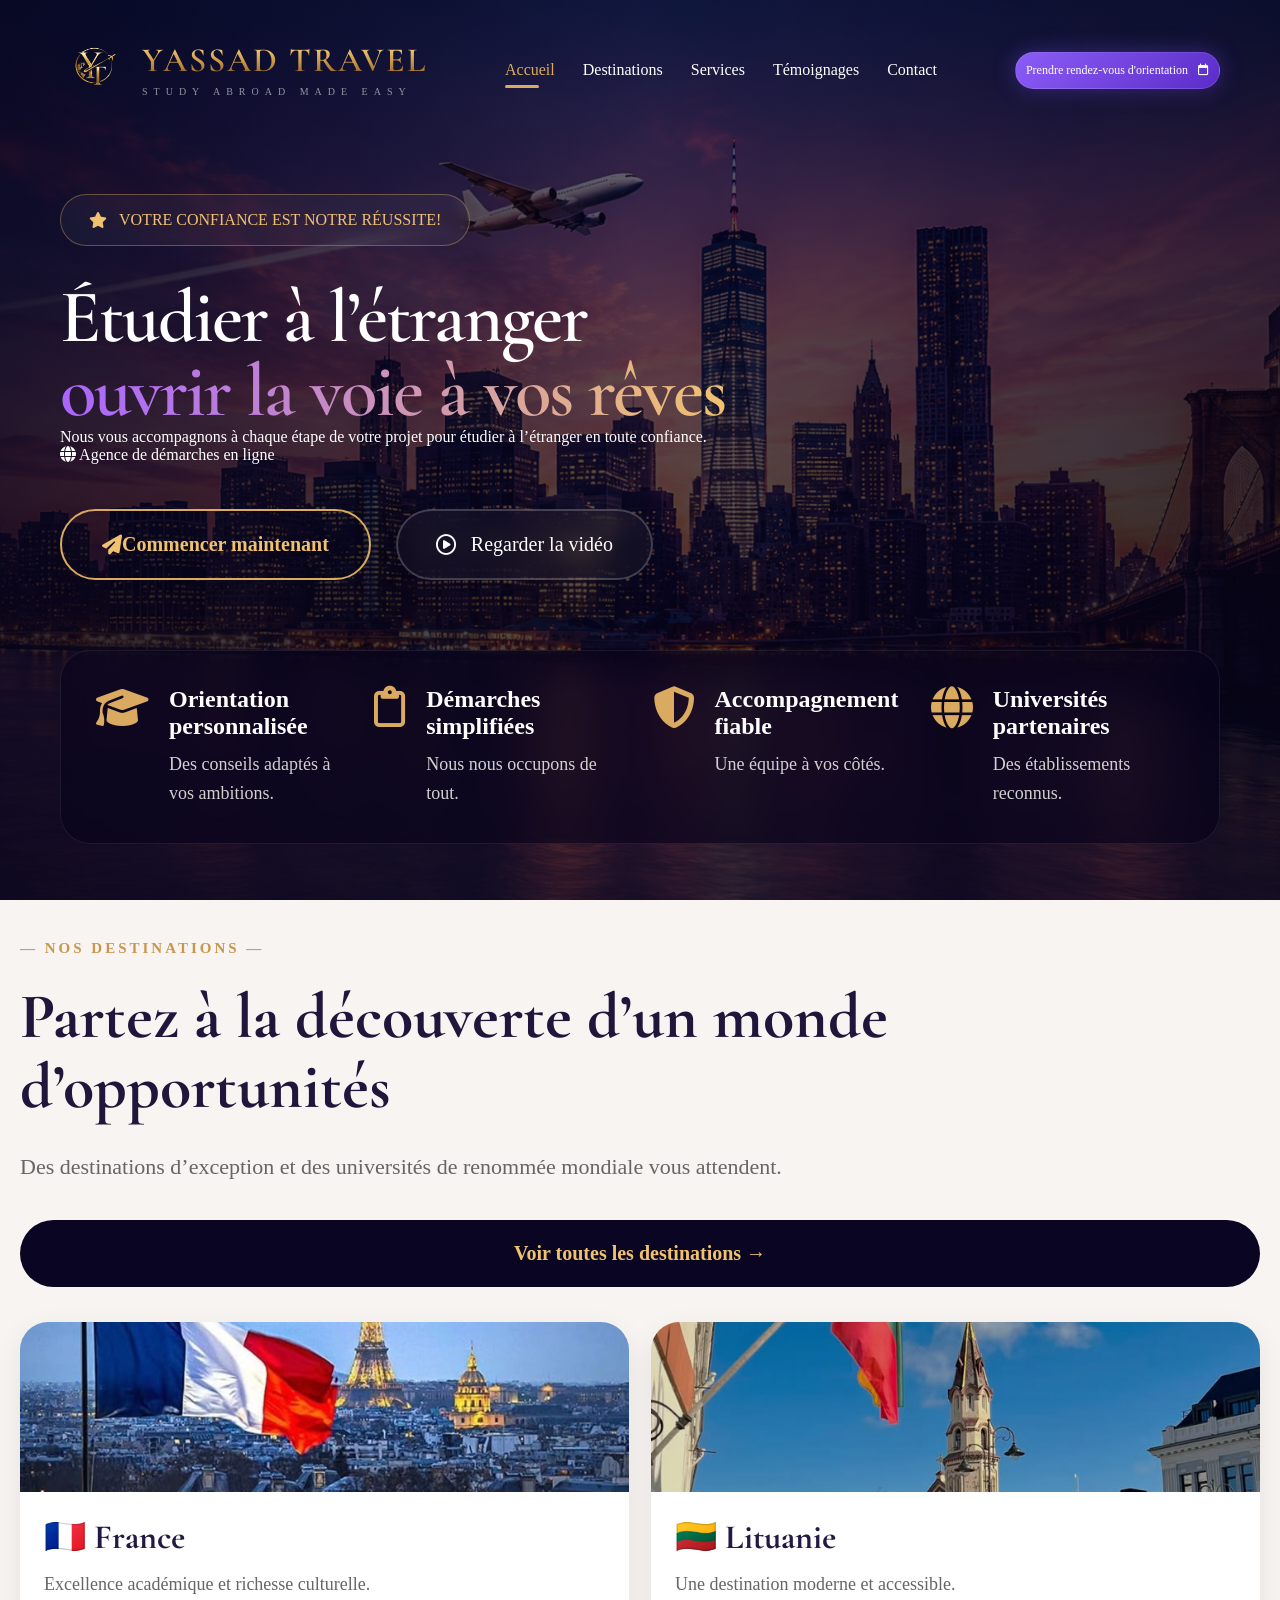
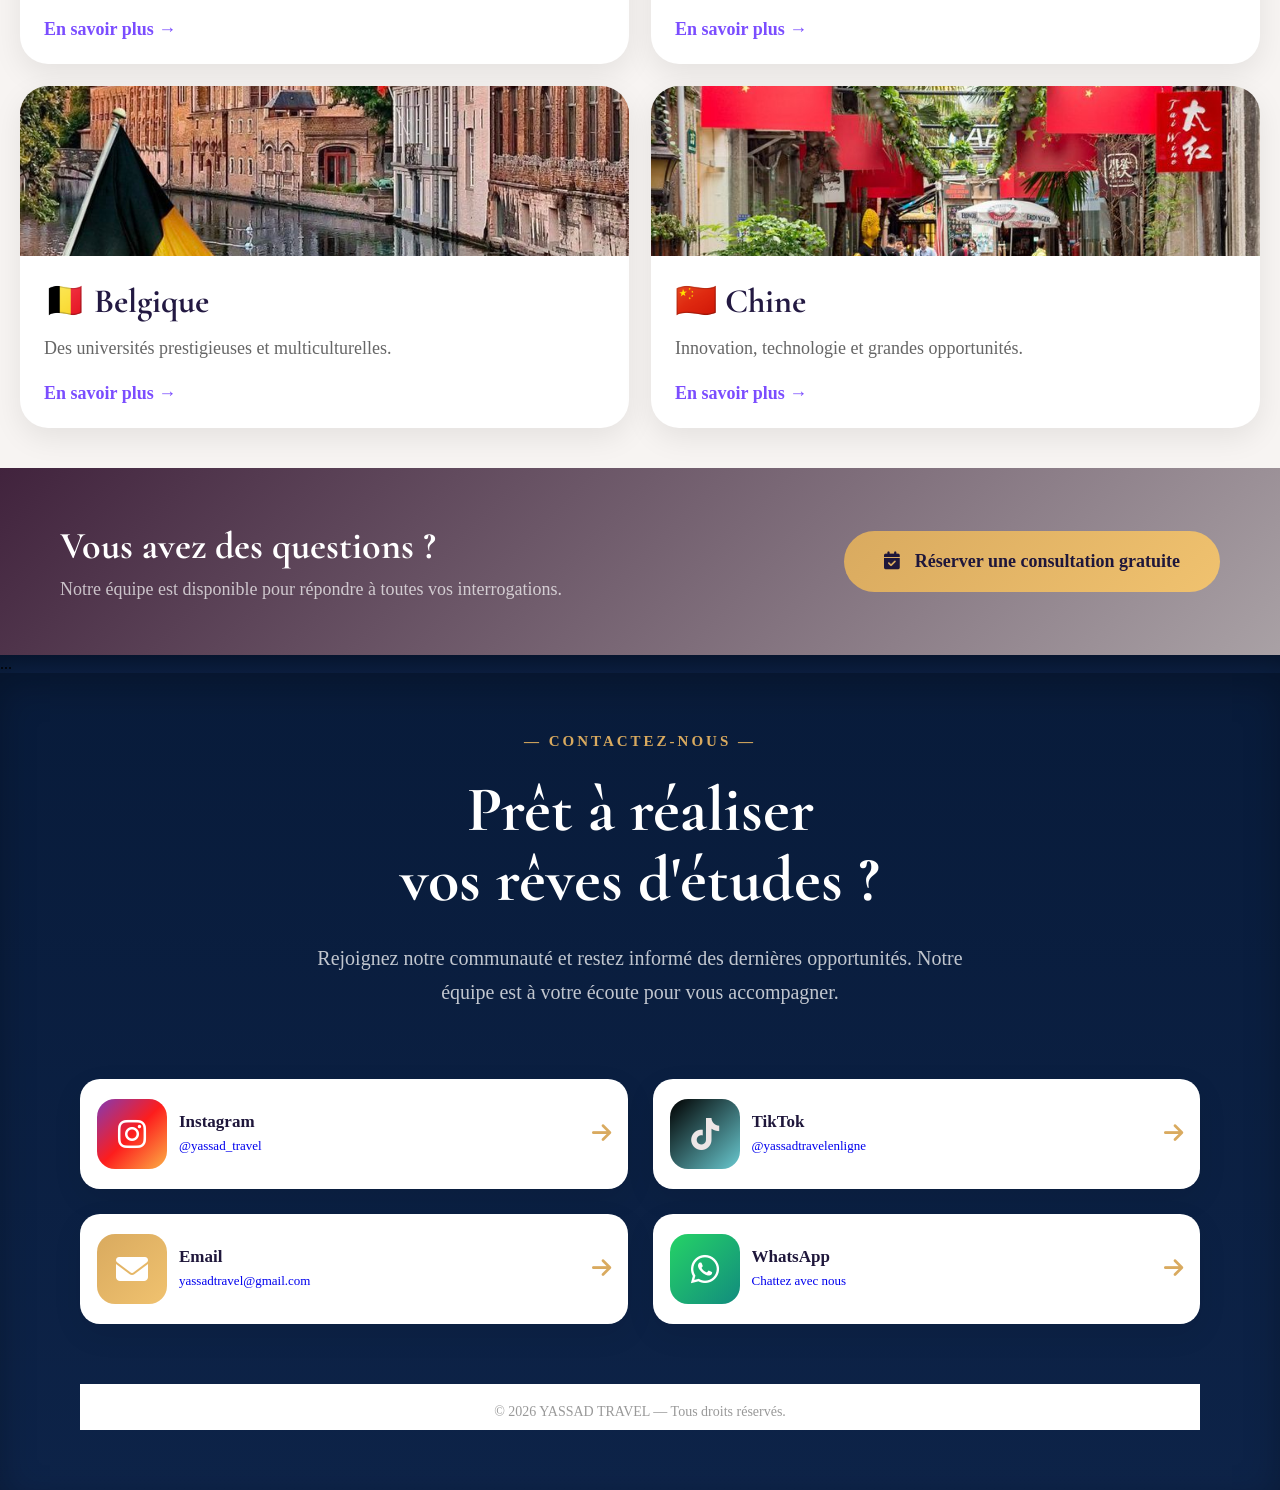
==== commit fce12311: "interfacelituanie" ====
--- a/index.html
+++ b/index.html
@@ -63,7 +63,7 @@
             </div>
 
             <h2>
-                Étudier à l’étranger,<br>
+                Étudier à l’étranger <br>
                 <span class="gradient">
                     ouvrir la voie à vos rêves
                 </span>
@@ -169,7 +169,7 @@
                 de renommée mondiale vous attendent.
             </p>
 
-            <a href="#" class="dest-btn">
+            <a href="# destinations" class="dest-btn">
                 Voir toutes les destinations →
             </a>
 
@@ -212,7 +212,7 @@
                         Une destination moderne et accessible.
                     </p>
 
-                    <a href="#">
+                    <a href="lituanie.html">
                         En savoir plus →
                     </a>
 
--- a/style.css
+++ b/style.css
@@ -348,7 +348,7 @@
 .destinations{
     background:#f7f4f2;
     border-radius: 0;
-    padding:60px;
+    padding:40px 20px;
     display:flex;
     gap:35px;
     transform: none;
@@ -520,19 +520,20 @@
     margin-bottom: 60px;
 }
 
-.contact-card {
-    display: flex;
-    align-items: center;
-    gap: 25px;
-    padding: 35px 40px;
-    background: white;
-    border-radius: 20px;
-    border: 2px solid transparent;
-    text-decoration: none;
-    transition: all 0.4s cubic-bezier(0.165, 0.84, 0.44, 1);
-    position: relative;
-    overflow: hidden;
-    box-shadow: 0 10px 30px rgba(0, 0, 0, 0.08);
+.contact-card{
+    display:flex;
+    align-items:center;
+    gap:12px;
+    padding:18px 15px;
+    background:white;
+    border-radius:20px;
+    border:2px solid transparent;
+    text-decoration:none;
+    transition:all .4s;
+    position:relative;
+    overflow:hidden;
+    box-shadow:0 10px 30px rgba(0,0,0,.08);
+      width:100%;
 }
 
 .contact-card::before {
@@ -610,22 +611,29 @@
 
 /* INFO */
 
-.contact-info {
-    flex: 1;
-}
-
-.contact-info h4 {
-    font-size: 24px;
-    font-weight: 600;
-    color: #1f173b;
-    margin-bottom: 5px;
-}
-
-.contact-info p {
-    font-size: 16px;
-    color: #888;
-}
-
+.contact-info{
+    flex:1;
+     min-width:0;
+     overflow:hidden;
+    display:flex;
+    flex-direction:column;
+    justify-content:center;
+  width:calc(100% - 75px);
+}
+
+.contact-info h4{
+    margin:0 0 6px;
+    font-size:17px;
+    font-weight:600;
+    color:#1f173b;
+    line-height:1.2;
+}
+.contact-info p{
+    font-size:13px;
+    line-height:1.3;
+    overflow-wrap:anywhere;
+    word-break:break-word;
+}
 /* ARROW */
 
 .contact-arrow {
@@ -1255,7 +1263,8 @@
 
 .popup-box{
 
-    width:520px;
+    width: 90%;
+      max-width:420px;
 
     background:
     linear-gradient(
@@ -1561,7 +1570,7 @@
 /* CARDS */
 
 .card img{
-    height:220px;
+    height:180px;
 }
 
 .card-content h4{
@@ -1578,6 +1587,7 @@
     flex-direction:column;
     text-align:center;
     padding:35px 25px;
+    gap:25px; /* espace entre le texte et le bouton */
 }
 
 .cta-content h4{
@@ -1604,7 +1614,38 @@
 }
 
 .contact-card{
-    padding:25px;
+   padding:20px;
+  
+}
+
+.contact-card{
+    gap:15px;
+    padding:20px;
+}
+
+.contact-icon{
+    width:60px;
+    height:60px;
+    font-size:28px;
+}
+
+.contact-info{
+    flex:1;
+    min-width:0;
+}
+
+.contact-info h4{
+    font-size:18px;
+}
+
+.contact-info p{
+    font-size:14px;
+    overflow-wrap:anywhere;
+    word-break:break-word;
+}
+
+.contact-arrow{
+    display:none;
 }
 
 .bottom-footer{
